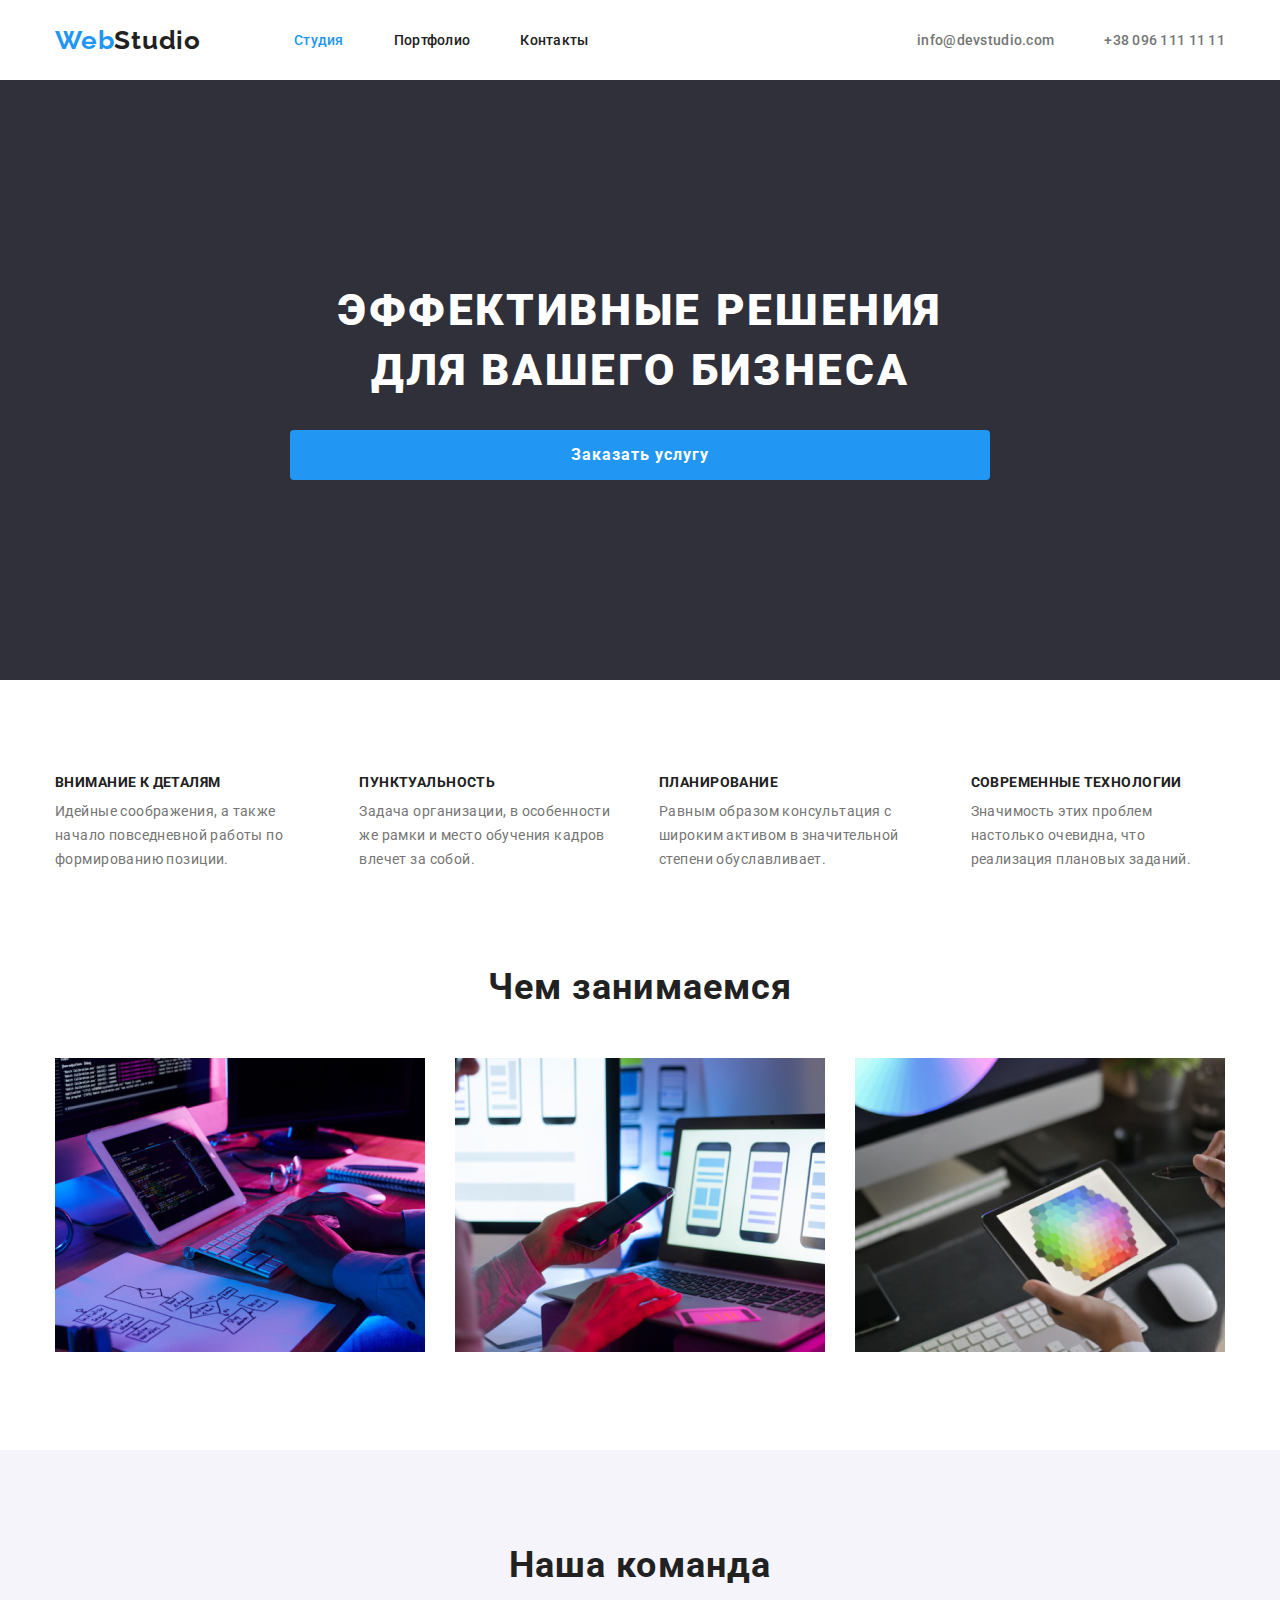
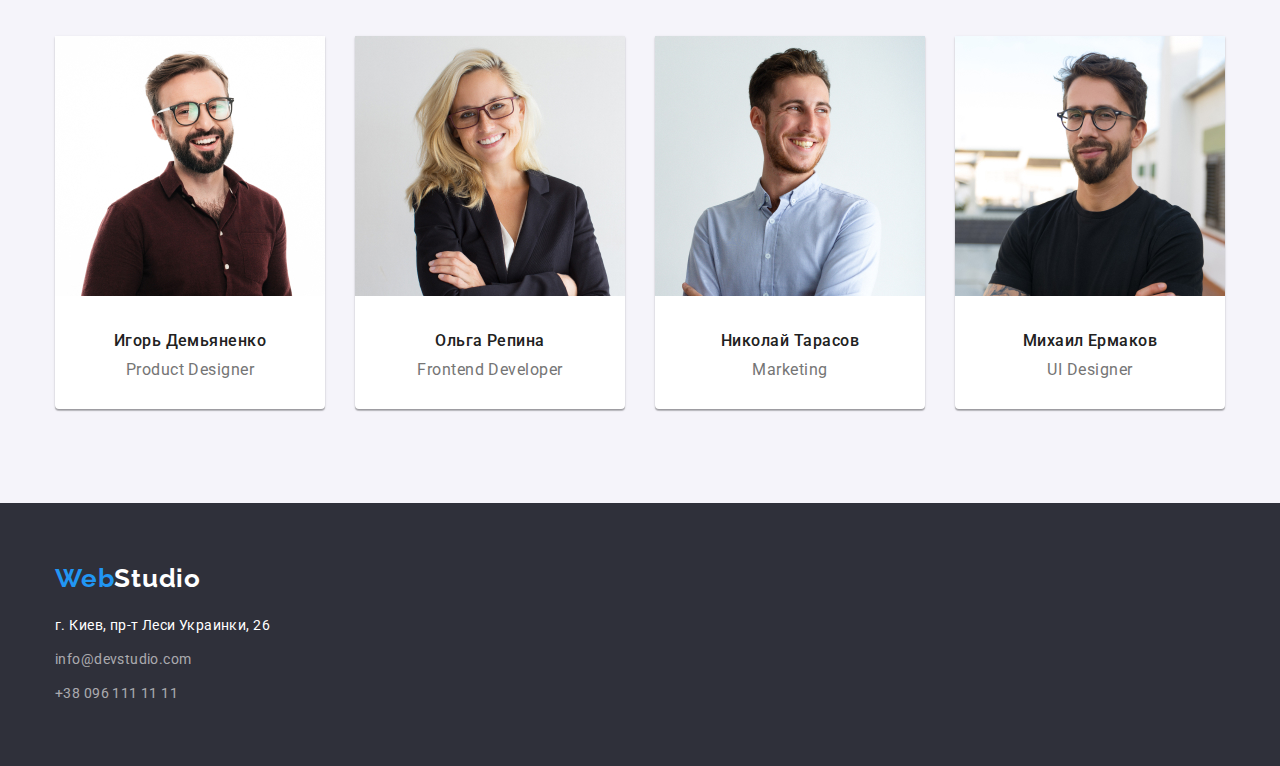
==== index.html @ 55dbe0eb "Copy previous hw" ====
<!DOCTYPE html>
<html lang="ru">
  <head>
    <meta charset="UTF-8" />
    <meta name="viewport" content="width=device-width, initial-scale=1.0" />
    <title>Студия</title>
    <link
      rel="stylesheet"
      href="https://cdnjs.cloudflare.com/ajax/libs/modern-normalize/1.0.0/modern-normalize.css"
    />
    <link
      href="https://fonts.googleapis.com/css2?family=Raleway:wght@700&family=Roboto:wght@400;500;700;900&display=swap"
      rel="stylesheet"
    />
    <link rel="stylesheet" href="./css/styles.css" />
  </head>
  <body>
    <header class="header">
      <div class="container">
        <a class="logo link" href="./index.html">
          <span class="logo-accent">Web</span>Studio
        </a>
        <nav class="navigation">
          <ul class="navigation-list list">
            <li class="navigation-list-item">
              <a class="navigation-list-link link current" href="./index.html"
                >Студия</a
              >
            </li>
            <li class="navigation-list-item">
              <a class="navigation-list-link link" href="./portfolio.html"
                >Портфолио</a
              >
            </li>
            <li class="navigation-list-item">
              <a class="navigation-list-link link" href="">Контакты</a>
            </li>
          </ul>
        </nav>
        <address class="address">
          <ul class="address-list list">
            <li class="address-list-item">
              <a class="header-mail-link link" href="mailto:info@devstudio.com"
                >info@devstudio.com</a
              >
            </li>
            <li class="address-list-item">
              <a class="header-tel-link link" href="tel:+380961111111"
                >+38 096 111 11 11</a
              >
            </li>
          </ul>
        </address>
      </div>
    </header>
    <main>
      <!--Hero-->
      <section class="hero">
        <div class="container">
          <h1 class="hero-title">Эффективные решения для вашего бизнеса</h1>
          <button class="modal-btn" type="button">Заказать услугу</button>
        </div>
      </section>
      <!--Features-->
      <section class="features">
        <h2 class="features-title">Особенности</h2>
        <ul class="features-list list container">
          <li class="features-list-item">
            <h3 class="features-list-item-title">Внимание к деталям</h3>
            <p class="features-list-item-description">
              Идейные соображения, а также начало повседневной работы по
              формированию позиции.
            </p>
          </li>
          <li class="features-list-item">
            <h3 class="features-list-item-title">Пунктуальность</h3>
            <p class="features-list-item-description">
              Задача организации, в особенности же рамки и место обучения кадров
              влечет за собой.
            </p>
          </li>
          <li class="features-list-item">
            <h3 class="features-list-item-title">Планирование</h3>
            <p class="features-list-item-description">
              Равным образом консультация с широким активом в значительной
              степени обуславливает.
            </p>
          </li>
          <li class="features-list-item">
            <h3 class="features-list-item-title">Современные технологии</h3>
            <p class="features-list-item-description">
              Значимость этих проблем настолько очевидна, что реализация
              плановых заданий.
            </p>
          </li>
        </ul>
      </section>
      <!--Services-->
      <section class="sercvices">
        <div class="container">
          <h2 class="title services-title">Чем занимаемся</h2>
          <ul class="services-list list">
            <li class="services-list-item">
              <img
                class="services-list-img"
                src="./images/mainpage/services/service1.jpg"
                alt="человек пишет код на компьютере"
                width="370"
                height="294"
              />
            </li>
            <li class="services-list-item">
              <img
                class="services-list-img"
                src="./images/mainpage/services/service2.jpg"
                alt="человек сморит на ноутбуке дизайны мобильных приложений и держит смартфон в руках"
                width="370"
                height="294"
              />
            </li>
            <li class="services-list-item">
              <img
                class="services-list-img"
                src="./images/mainpage/services/service3.jpg"
                alt="руки человека держат планшет с изображением палитры цветов"
                width="370"
                height="294"
              />
            </li>
          </ul>
        </div>
      </section>
      <!--Our Team-->
      <section class="team">
        <div class="container">
          <h2 class="title team-title">Наша команда</h2>
          <ul class="team-list list">
            <li class="team-list-item">
              <img
                class="team-list-img"
                src="./images/mainpage/team/team-member1.jpg"
                alt="мужчина в очках и коричневой ребашке улыбаеться"
                width="270"
                height="260"
              />
              <h3 class="team-list-subtitle">Игорь Демьяненко</h3>
              <p class="team-list-item-description" lang="en">
                Product Designer
              </p>
            </li>
            <li class="team-list-item">
              <img
                class="team-list-img"
                src="./images/mainpage/team/team-member2.jpg"
                alt="женщина в очках и черном педжаке улыбаеться"
                width="270"
                height="260"
              />
              <h3 class="team-list-subtitle">Ольга Репина</h3>
              <p class="team-list-item-description" lang="en">
                Frontend Developer
              </p>
            </li>
            <li class="team-list-item">
              <img
                class="team-list-img"
                src="./images/mainpage/team/team-member3.jpg"
                alt="мужчина в белой ребашке улыбаеться"
                width="270"
                height="260"
              />
              <h3 class="team-list-subtitle">Николай Тарасов</h3>
              <p class="team-list-item-description" lang="en">Marketing</p>
            </li>
            <li class="team-list-item">
              <img
                class="team-list-img"
                src="./images/mainpage/team/team-member4.jpg"
                alt="мужчина в очках и черной футболке улыбаеться"
                width="270"
                height="260"
              />
              <h3 class="team-list-subtitle">Михаил Ермаков</h3>
              <p class="team-list-item-description" lang="en">UI Designer</p>
            </li>
          </ul>
        </div>
      </section>
    </main>
    <footer class="footer">
      <div class="container">
        <a class="logo logo-dark-theme link" href="./index.html">
          <span class="logo-accent">Web</span>Studio
        </a>
        <address class="address">
          <ul class="adress-list list">
            <li class="footer-adress-list-item">
              <a
                class="adress-list-map link"
                href="https://www.google.com/maps/place/бул.+Леси+Украинки,+26,+Киев,+02000"
                target="_blank"
                >г. Киев, пр-т Леси Украинки, 26
              </a>
            </li>
            <li class="footer-adress-list-item">
              <a class="adress-list-mail link" href="mailto:info@devstudio.com"
                >info@devstudio.com</a
              >
            </li>
            <li class="footer-adress-list-item">
              <a class="adress-list-tel link" href="tel:+380961111111"
                >+38 096 111 11 11</a
              >
            </li>
          </ul>
        </address>
      </div>
    </footer>
  </body>
</html>
---- css/styles.css ----
:root {
  --main-font: Roboto, sans-serif;
  --secondary-font: Raleway, sans-serif;
  --title-dark-theme-color: #ffffff;
  --title-dark-theme-color-alpha: rgba(255, 255, 255, 0.6);
  --title-light-theme-color: #212121;
  --description-color: #757575;
  --accent-color: #2196f3;
  --card-bg: #ffffff;
  --ligth-bg: #f5f4fa;
}

body {
  font-family: var(--main-font);
  font-style: normal;
}

.list {
  margin: 0;
  padding: 0;
  list-style: none;
}

.link {
  text-decoration: none;
  display: block;
}

.address {
  font-style: normal;
}

/* =============== COMPONENTS ===================== */
.title {
  font-weight: 700;
  font-size: 36px;
  line-height: 1.167;
  text-align: center;
  letter-spacing: 0.03em;
  color: var(--title-light-theme-color);
}

.container {
  width: 1200px;
  padding-left: 15px;
  padding-right: 15px;
  margin-left: auto;
  margin-right: auto;
}

/* =============== END COMPONENTS ===================== */

/* =============== HEADER ===================== */
.logo {
  font-family: var(--secondary-font);
  font-style: normal;
  font-weight: 700;
  font-size: 26px;
  line-height: 1.192;
  letter-spacing: 0.03em;
  color: var(--title-light-theme-color);
}

.logo-accent {
  color: var(--accent-color);
}

.logo-dark-theme {
  color: var(--title-dark-theme-color);
}
.header > .container {
  display: flex;
  justify-content: start;
  align-items: center;
}

.navigation-list {
  display: flex;
  margin-left: 93px;
}

.navigation-list-item:not(:first-child) {
  margin-left: 50px;
}

.navigation-list-link {
  padding-top: 32px;
  padding-bottom: 32px;

  font-weight: 500;
  font-size: 14px;
  line-height: 1.143;
  letter-spacing: 0.02em;
  color: var(--title-light-theme-color);
}

.navigation-list-link:hover,
.navigation-list-link:focus,
.header-mail-link:hover,
.header-mail-link:focus,
.header-tel-link:hover,
.header-tel-link:focus {
  color: var(--accent-color);
}
.address {
  margin-left: auto;
}
.address-list {
  display: flex;
}

.address-list-item:not(:first-child) {
  margin-left: 50px;
}

.header-mail-link,
.header-tel-link {
  padding-top: 32px;
  padding-bottom: 32px;

  font-weight: 500;
  font-size: 14px;
  line-height: 1.143;
  letter-spacing: 0.02em;
  color: var(--description-color);
}
/* =============== END HEADER ===================== */

/* =============== HERO ===================== */
.hero {
  background-color: #2f303a;
  text-align: center;
}

.hero .container {
  display: flex;
  flex-direction: column;
  padding: 200px 250px;
}

.hero-title {
  margin-top: 0;
  margin-bottom: 30px;
  padding: 0;
  display: inline-block;

  font-weight: 900;
  font-size: 44px;
  line-height: 1.364;
  text-align: center;
  letter-spacing: 0.06em;
  text-transform: uppercase;
  color: var(--title-dark-theme-color);
}

.modal-btn {
  font-weight: 700;
  font-size: 16px;
  line-height: 1.875;
  letter-spacing: 0.06em;
  color: var(--title-dark-theme-color);

  padding: 10px 32px;
  border-radius: 4px;
  border-style: none;
  text-align: center;
  background: var(--accent-color);
}
/* =============== END HERO ===================== */

/* =============== FEATURES ===================== */
.features-title {
  display: none;
  justify-content: space-between;
}

.features-list {
  display: flex;
  padding-top: 94px;
  padding-bottom: 94px;
}
.features-list-item {
  width: calc((100%-90px) / 4);
  align-items: flex-start;
}
.features-list-item:not(:first-child) {
  margin-left: 30px;
}

.features-list-item-title {
  margin-top: 0;
  margin-bottom: 10px;
  font-weight: 700;
  font-size: 14px;
  line-height: 1.143;
  letter-spacing: 0.03em;
  text-transform: uppercase;
  color: var(--title-light-theme-color);
}

.features-list-item-description {
  margin: 0;
  font-weight: 400;
  font-size: 14px;
  line-height: 1.714;
  letter-spacing: 0.03em;
  color: var(--description-color);
}
/* =============== END FEATURES ===================== */

/* =============== SERVICES ===================== */
.services-title {
  margin-top: 0;
  margin-bottom: 50px;
}

.services-list {
  display: flex;
}

.sercvices .container {
  padding-bottom: 94px;
}
.services-list-item {
  width: calc((100%-60px) / 3);
}

.services-list-item:not(:first-child) {
  margin-left: 30px;
}
/* =============== END SERVICES ===================== */

/* =============== TEAM ===================== */

.team {
  background: var(--ligth-bg);
  padding-top: 94px;
  padding-bottom: 94px;
}
.team-list {
  display: flex;
}

.team-list-item {
  background: var(--card-bg);
  width: calc((100%-90px) / 4);
  padding-bottom: 30px;
  box-shadow: 0px 1px 3px rgba(0, 0, 0, 0.12), 0px 1px 1px rgba(0, 0, 0, 0.14),
    0px 2px 1px rgba(0, 0, 0, 0.2);
  border-radius: 0px 0px 4px 4px;
}

.team-list-item:not(:first-child) {
  margin-left: 30px;
}

.team-title {
  margin-top: 0;
  margin-bottom: 50px;
}
.team-list-img {
  margin-bottom: 30px;
}
.team-list-subtitle {
  margin-top: 0px;
  margin-bottom: 10px;

  font-weight: 500;
  font-size: 16px;
  line-height: 1.188;
  text-align: center;
  letter-spacing: 0.03em;
  color: var(--title-light-theme-color);
}

.team-list-item-description {
  margin-top: 0px;
  margin-bottom: 0px;
  font-weight: 400;
  font-size: 16px;
  line-height: 1.188;
  text-align: center;
  letter-spacing: 0.03em;
  color: var(--description-color);
}

/* =============== END TEAM ===================== */

/* =============== FOOTER ===================== */
.footer {
  background: #2f303a;
  padding-top: 60px;
  padding-bottom: 60px;
}

.adress-list-map,
.adress-list-mail,
.adress-list-tel {
  display: inline-block;
  font-weight: 400;
  font-size: 14px;
  line-height: 1.714;
  letter-spacing: 0.03em;
  color: var(--title-dark-theme-color);
}
.adress-list-mail,
.adress-list-tel {
  color: var(--title-dark-theme-color-alpha);
}

.footer .logo {
  display: inline-block;
  margin-bottom: 20px;
}

.adress-list-map,
.adress-list-mail {
  margin-bottom: 10px;
}

/* =============== END FOOTER ===================== */

/* =========================== PORTFOLIO PAGE ===================== */
.portfolio-title {
  display: none;
}

.portfolio .container {
  padding-top: 94px;
  padding-bottom: 94px;
}

/* ==========================FILTER======================== */
.filter-btn {
  padding: 6px 22px;
  border-radius: 4px;
  border-style: none;

  font-weight: 500;
  font-size: 16px;
  line-height: 1.625;
  text-align: center;
  letter-spacing: 0.03em;
  color: var(--title-light-theme-color);
}
.filter-buttons-list {
  display: flex;
  align-items: center;
  justify-content: center;
  margin-bottom: 50px;
}

.filter-buttons-list > li:not(:first-child) {
  margin-left: 8px;
}

.filter-btn:hover,
.filter-btn:focus {
  color: var(--title-dark-theme-color);
  background: var(--accent-color);
}
/* ========================== END FILTER======================== */

/* =============== PORTFOLIO PROJECTS ===================== */
.project-img {
  margin-bottom: 20px;
}
.projects-list {
  display: flex;
  flex-flow: wrap;
}

.projects-list-item {
  width: 370px;
  padding-bottom: 20px;
  border: 1px solid #eeeeee;
}

.projects-list-item:not(:nth-child(3n)) {
  margin-right: 30px;
}

.projects-list-item:not(:nth-last-child(-n + 3)) {
  margin-bottom: 30px;
}

.project-title {
  margin-top: 0;
  margin-bottom: 4px;
  padding-left: 24px;
  padding-right: 24px;

  font-weight: 700;
  font-size: 18px;
  line-height: 2;
  letter-spacing: 0.06em;
  color: var(--title-light-theme-color);
}

.project-subtitle {
  margin-top: 0px;
  margin-bottom: 0px;
  padding-left: 24px;
  padding-right: 24px;

  font-weight: 400;
  font-size: 16px;
  line-height: 1.875;
  letter-spacing: 0.03em;
  color: var(--description-color);
}
/* =============== END PORTFOLIO PROJECTS ===================== */

.current {
  color: var(--accent-color);
}

/* ======================================= */
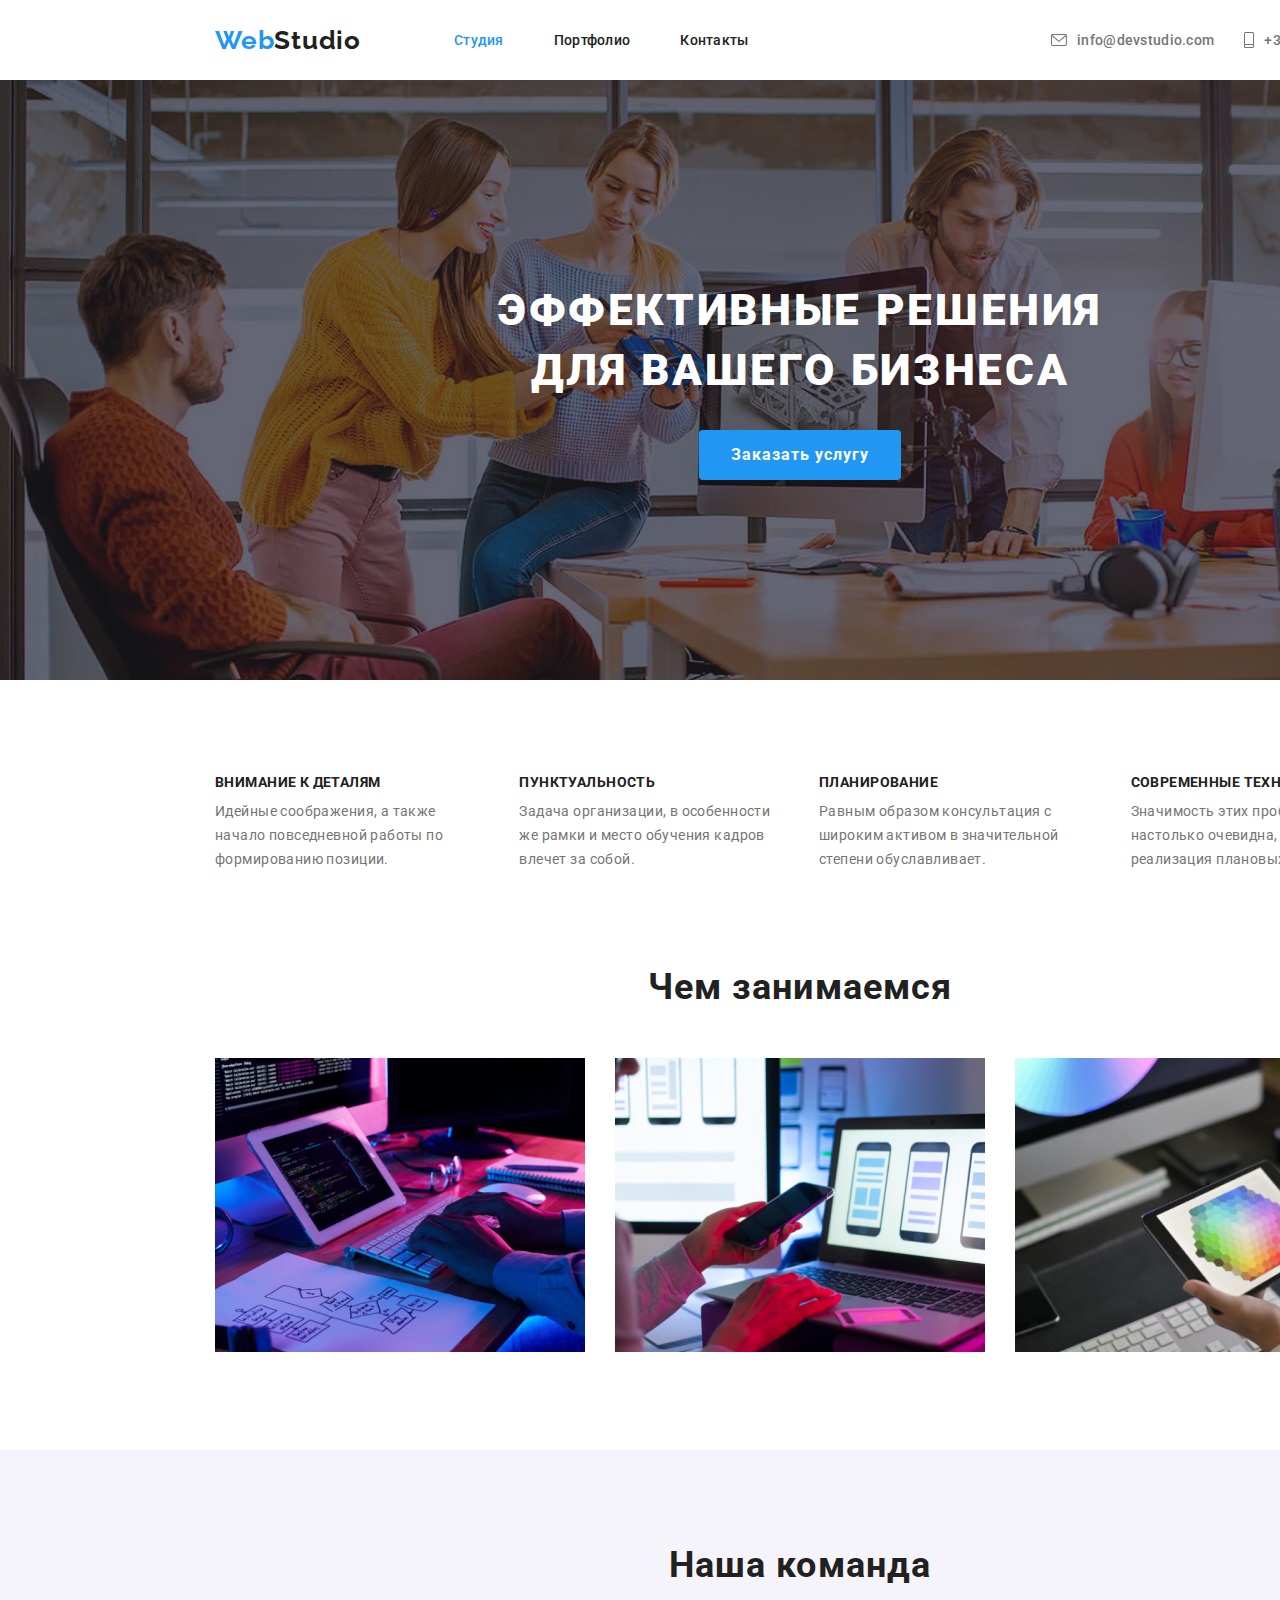
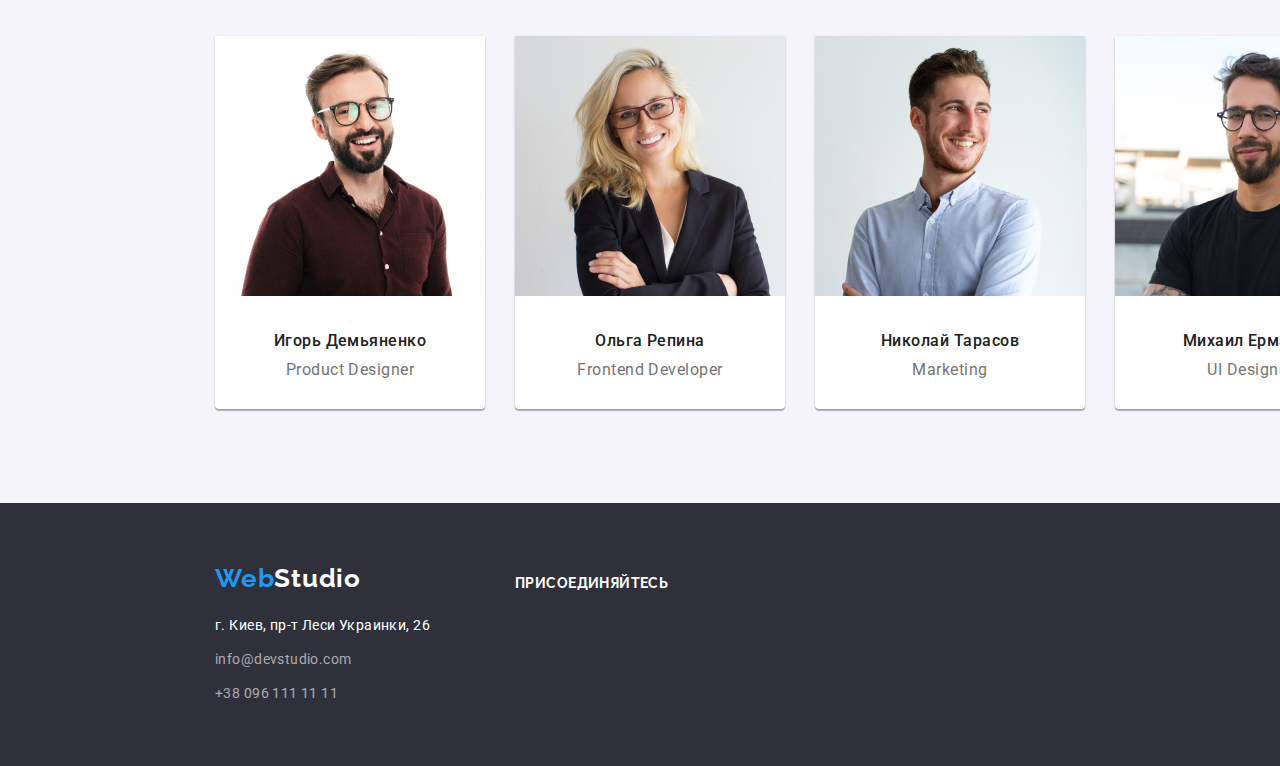
==== commit 8b487b6e: "Add icons in header and footer" ====
--- a/index.html
+++ b/index.html
@@ -40,13 +40,19 @@
         <address class="address">
           <ul class="address-list list">
             <li class="address-list-item">
-              <a class="header-mail-link link" href="mailto:info@devstudio.com"
-                >info@devstudio.com</a
+              <a class="header-mail-link link" href="mailto:info@devstudio.com">
+                <svg width="16" height="12">
+                  <use href="./images/sprite.svg#icon-envelope"></use>
+                </svg>
+                info@devstudio.com</a
               >
             </li>
             <li class="address-list-item">
-              <a class="header-tel-link link" href="tel:+380961111111"
-                >+38 096 111 11 11</a
+              <a class="header-tel-link link" href="tel:+380961111111">
+                <svg width="10" height="16">
+                  <use href="./images/sprite.svg#icon-phone"></use>
+                </svg>
+                +38 096 111 11 11</a
               >
             </li>
           </ul>
@@ -189,31 +195,68 @@
     </main>
     <footer class="footer">
       <div class="container">
-        <a class="logo logo-dark-theme link" href="./index.html">
-          <span class="logo-accent">Web</span>Studio
-        </a>
-        <address class="address">
-          <ul class="adress-list list">
-            <li class="footer-adress-list-item">
-              <a
-                class="adress-list-map link"
-                href="https://www.google.com/maps/place/бул.+Леси+Украинки,+26,+Киев,+02000"
-                target="_blank"
-                >г. Киев, пр-т Леси Украинки, 26
-              </a>
-            </li>
-            <li class="footer-adress-list-item">
-              <a class="adress-list-mail link" href="mailto:info@devstudio.com"
-                >info@devstudio.com</a
-              >
-            </li>
-            <li class="footer-adress-list-item">
-              <a class="adress-list-tel link" href="tel:+380961111111"
-                >+38 096 111 11 11</a
-              >
-            </li>
-          </ul>
-        </address>
+        <div class="footer-address">
+          <a class="logo logo-dark-theme link" href="./index.html">
+            <span class="logo-accent">Web</span>Studio
+          </a>
+          <address class="address">
+            <ul class="adress-list list">
+              <li class="footer-adress-list-item">
+                <a
+                  class="adress-list-map link"
+                  href="https://www.google.com/maps/place/бул.+Леси+Украинки,+26,+Киев,+02000"
+                  target="_blank"
+                  >г. Киев, пр-т Леси Украинки, 26
+                </a>
+              </li>
+              <li class="footer-adress-list-item">
+                <a
+                  class="adress-list-mail link"
+                  href="mailto:info@devstudio.com"
+                  >info@devstudio.com</a
+                >
+              </li>
+              <li class="footer-adress-list-item">
+                <a class="adress-list-tel link" href="tel:+380961111111"
+                  >+38 096 111 11 11</a
+                >
+              </li>
+            </ul>
+          </address>
+        </div>
+        <div class="footer-social-links">
+          <p>присоединяйтесь</p>
+          <ul class="social-links list">
+            <li class="social-link-item">
+              <a
+                class="footer-social-link link"
+                href=""
+                aria-label="instagram"
+              ></a>
+            </li>
+            <li class="social-link-item">
+              <a
+                class="footer-social-link link"
+                href=""
+                aria-label="twitter"
+              ></a>
+            </li>
+            <li class="social-link-item">
+              <a
+                class="footer-social-link link"
+                href=""
+                aria-label="facebook"
+              ></a>
+            </li>
+            <li class="social-link-item">
+              <a
+                class="footer-social-link link"
+                href=""
+                aria-label="linkedin"
+              ></a>
+            </li>
+          </ul>
+        </div>
       </div>
     </footer>
   </body>
--- a/css/styles.css
+++ b/css/styles.css
@@ -13,6 +13,8 @@
 body {
   font-family: var(--main-font);
   font-style: normal;
+  width: 1600px;
+  margin: 0 auto;
 }
 
 .list {
@@ -110,11 +112,13 @@
 }
 
 .address-list-item:not(:first-child) {
-  margin-left: 50px;
+  margin-left: 30px;
 }
 
 .header-mail-link,
 .header-tel-link {
+  display: flex;
+  align-items: center;
   padding-top: 32px;
   padding-bottom: 32px;
 
@@ -124,17 +128,34 @@
   letter-spacing: 0.02em;
   color: var(--description-color);
 }
+.header-mail-link > svg,
+.header-tel-link > svg {
+  fill: #757575;
+  margin-right: 10px;
+}
+
+.header-mail-link:hover > svg,
+.header-tel-link:hover > svg {
+  fill: #2196f3;
+}
+
 /* =============== END HEADER ===================== */
 
 /* =============== HERO ===================== */
 .hero {
-  background-color: #2f303a;
-  text-align: center;
+  background-color: #c4c4c4;
+  text-align: center;
+  background-image: linear-gradient(
+      rgba(47, 48, 58, 0.4),
+      rgba(47, 48, 58, 0.4)
+    ),
+    url(../images/mainpage/bd-hero.jpg);
+  background-repeat: no-repeat;
+  object-position: center;
+  object-fit: contain;
 }
 
 .hero .container {
-  display: flex;
-  flex-direction: column;
   padding: 200px 250px;
 }
 
@@ -318,6 +339,31 @@
   margin-bottom: 10px;
 }
 
+.footer .container {
+  display: flex;
+}
+
+.footer-social-links {
+  margin-left: 85px;
+}
+
+.footer-social-links > p {
+  margin-top: 12px;
+  margin-bottom: 0px;
+
+  color: var(--title-dark-theme-color);
+  font-family: var(--secondary-font);
+  font-weight: bold;
+  font-size: 14px;
+  line-height: 1.143;
+  letter-spacing: 0.03em;
+  text-transform: uppercase;
+}
+
+.footer-social-link {
+  background: #000;
+}
+
 /* =============== END FOOTER ===================== */
 
 /* =========================== PORTFOLIO PAGE ===================== */
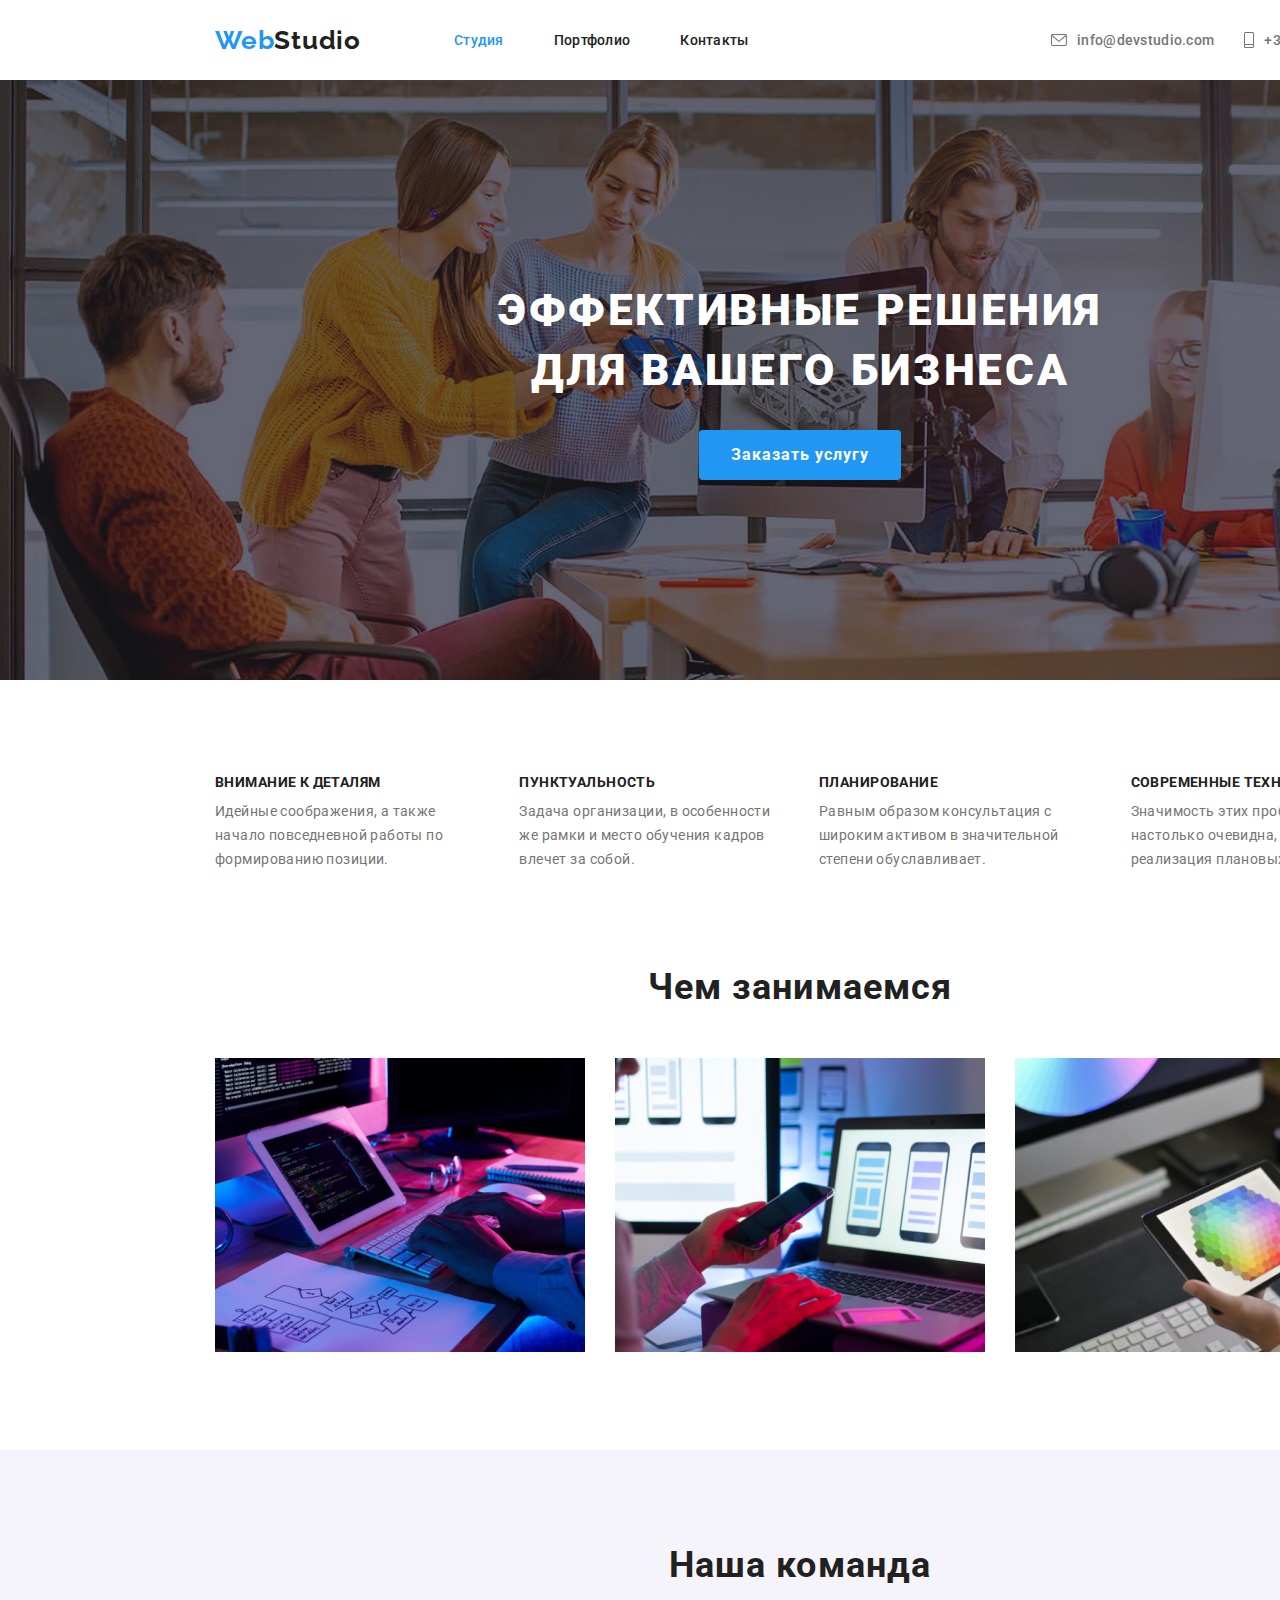
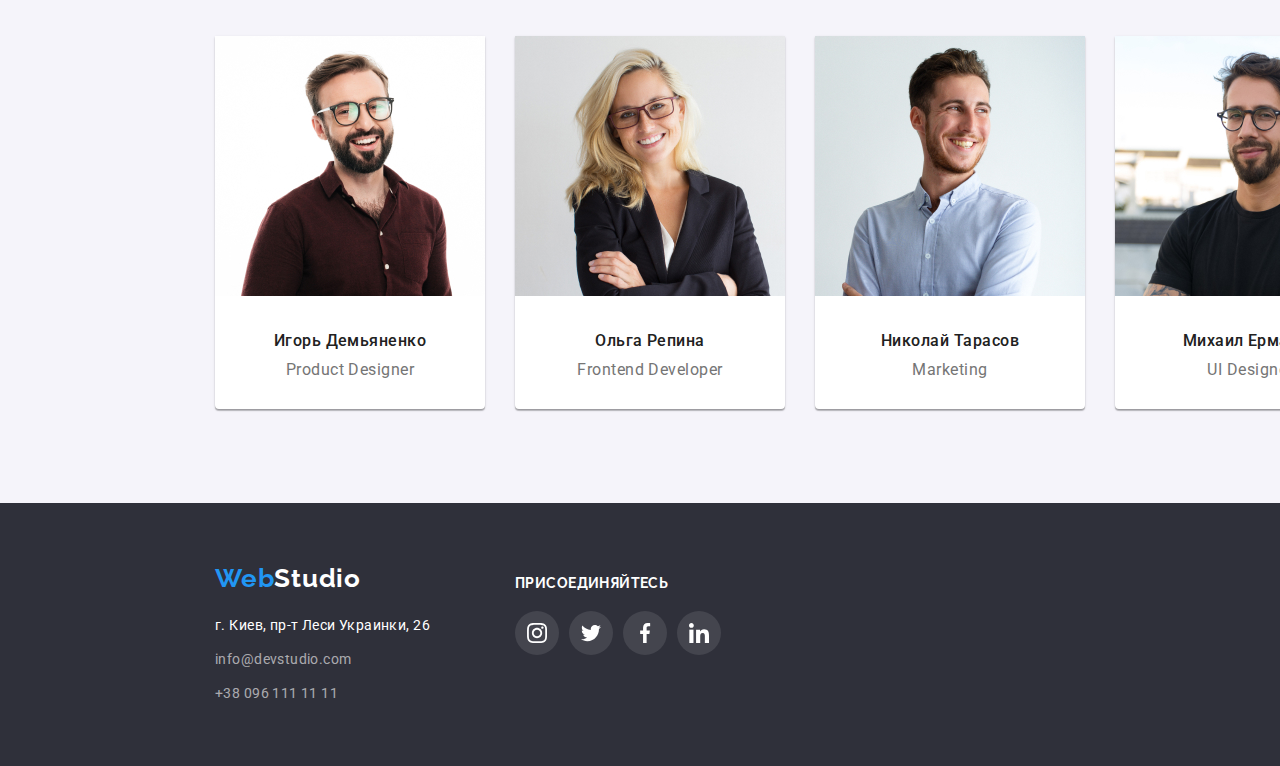
==== commit 43efa7a9: "Add hover on social links footer" ====
--- a/index.html
+++ b/index.html
@@ -228,32 +228,32 @@
           <p>присоединяйтесь</p>
           <ul class="social-links list">
             <li class="social-link-item">
-              <a
-                class="footer-social-link link"
-                href=""
-                aria-label="instagram"
-              ></a>
-            </li>
-            <li class="social-link-item">
-              <a
-                class="footer-social-link link"
-                href=""
-                aria-label="twitter"
-              ></a>
-            </li>
-            <li class="social-link-item">
-              <a
-                class="footer-social-link link"
-                href=""
-                aria-label="facebook"
-              ></a>
-            </li>
-            <li class="social-link-item">
-              <a
-                class="footer-social-link link"
-                href=""
-                aria-label="linkedin"
-              ></a>
+              <a class="footer-social-link link" href="" aria-label="instagram">
+                <svg width="20" height="20">
+                  <use href="./images/sprite.svg#icon-instagram"></use>
+                </svg>
+              </a>
+            </li>
+            <li class="social-link-item">
+              <a class="footer-social-link link" href="" aria-label="instagram">
+                <svg width="20" height="20">
+                  <use href="./images/sprite.svg#icon-twitter"></use>
+                </svg>
+              </a>
+            </li>
+            <li class="social-link-item">
+              <a class="footer-social-link link" href="" aria-label="instagram">
+                <svg width="20" height="20">
+                  <use href="./images/sprite.svg#icon-facebook"></use>
+                </svg>
+              </a>
+            </li>
+            <li class="social-link-item">
+              <a class="footer-social-link link" href="" aria-label="instagram">
+                <svg width="20" height="20">
+                  <use href="./images/sprite.svg#icon-linkedin"></use>
+                </svg>
+              </a>
             </li>
           </ul>
         </div>
--- a/css/styles.css
+++ b/css/styles.css
@@ -349,7 +349,7 @@
 
 .footer-social-links > p {
   margin-top: 12px;
-  margin-bottom: 0px;
+  margin-bottom: 20px;
 
   color: var(--title-dark-theme-color);
   font-family: var(--secondary-font);
@@ -360,8 +360,30 @@
   text-transform: uppercase;
 }
 
+.social-links {
+  display: flex;
+}
+
+.social-link-item:not(:first-child) {
+  margin-left: 10px;
+}
+
 .footer-social-link {
-  background: #000;
+  display: flex;
+  justify-content: center;
+  width: 44px;
+  height: 44px;
+  background-color: rgba(255, 255, 255, 0.1);
+  border-radius: 50%;
+}
+
+.footer-social-link:hover {
+  background-color: var(--accent-color);
+}
+
+.footer-social-link > svg {
+  align-self: center;
+  fill: var(--title-dark-theme-color);
 }
 
 /* =============== END FOOTER ===================== */
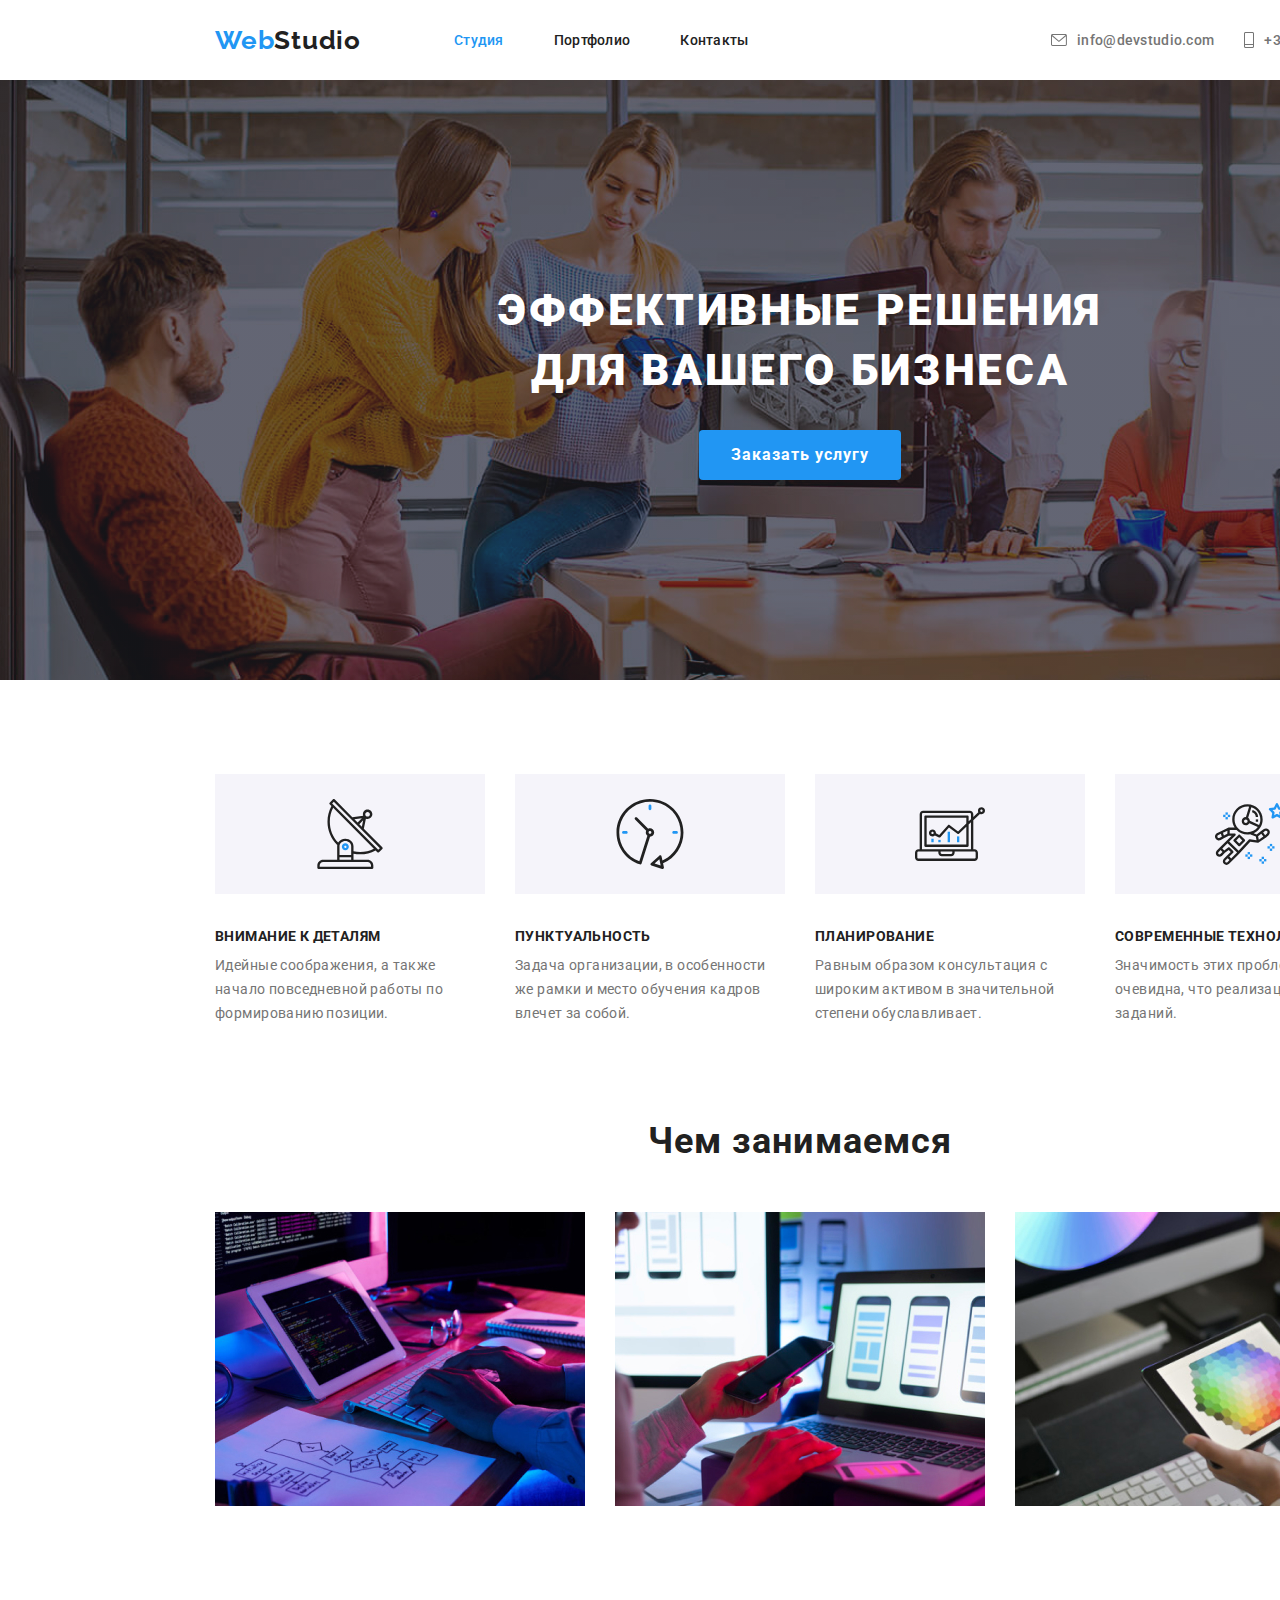
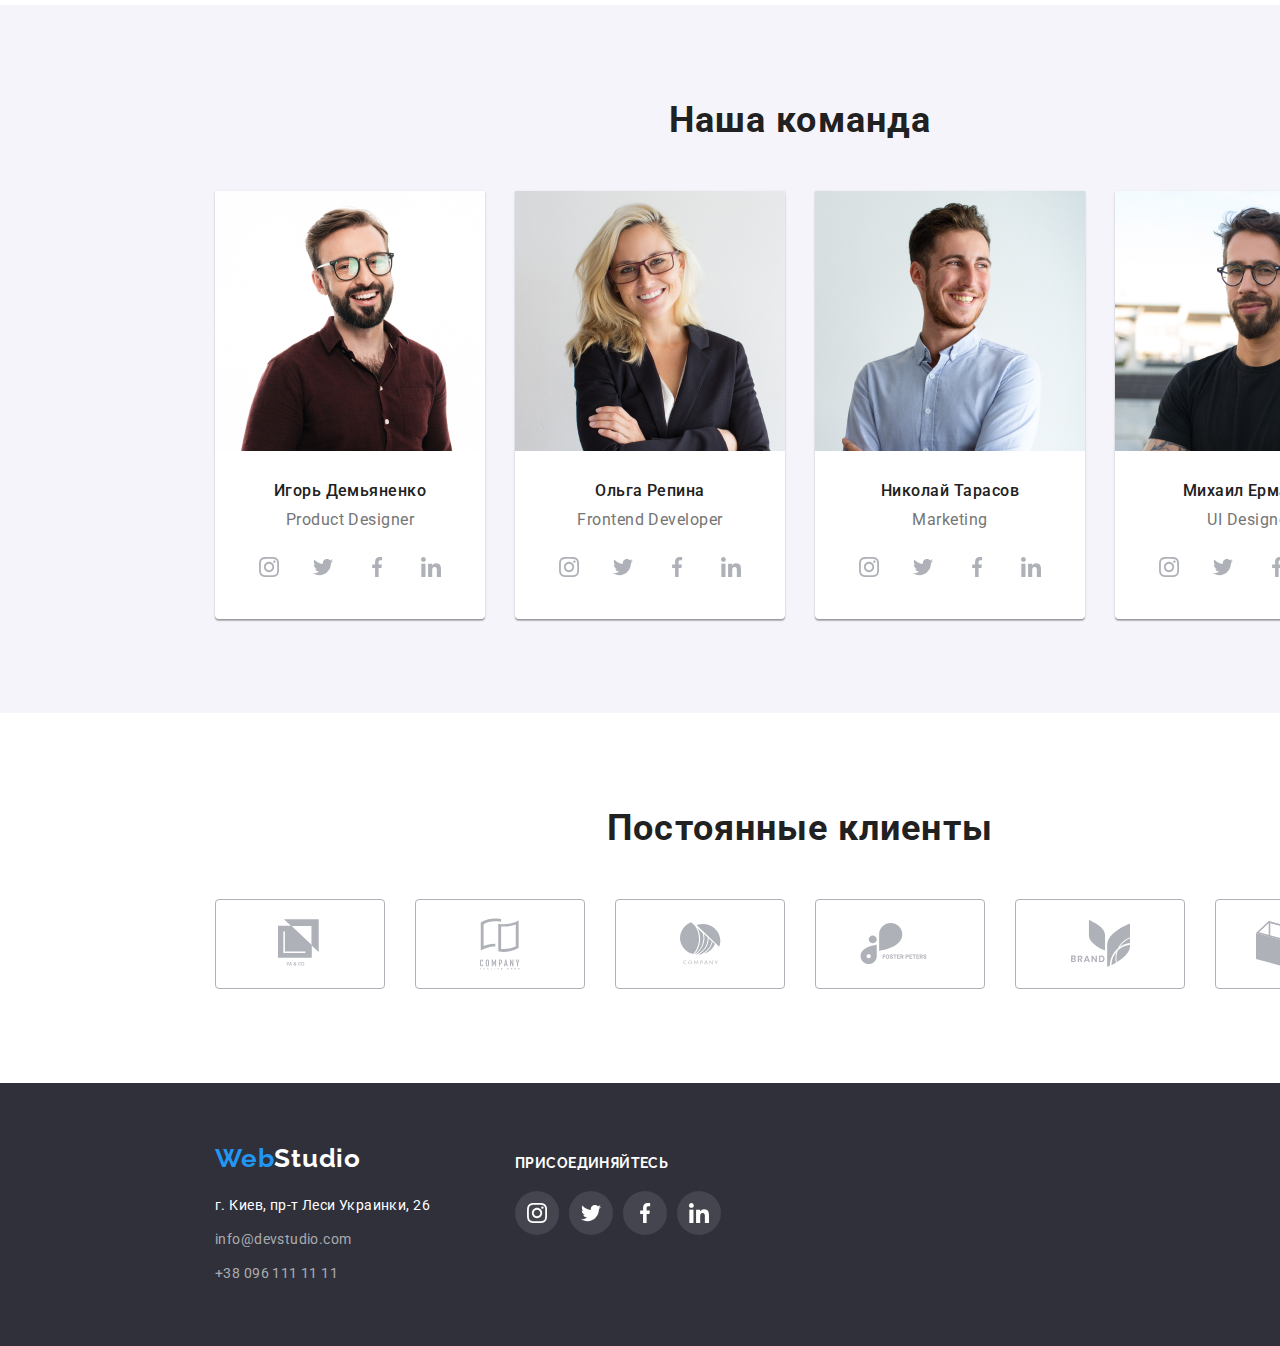
==== commit b5485bc8: "All icons add" ====
--- a/index.html
+++ b/index.html
@@ -72,6 +72,9 @@
         <h2 class="features-title">Особенности</h2>
         <ul class="features-list list container">
           <li class="features-list-item">
+            <svg width="270" height="120">
+              <use href="./images/sprite.svg#icon-antenna"></use>
+            </svg>
             <h3 class="features-list-item-title">Внимание к деталям</h3>
             <p class="features-list-item-description">
               Идейные соображения, а также начало повседневной работы по
@@ -79,6 +82,9 @@
             </p>
           </li>
           <li class="features-list-item">
+            <svg width="270" height="120">
+              <use href="./images/sprite.svg#icon-clock"></use>
+            </svg>
             <h3 class="features-list-item-title">Пунктуальность</h3>
             <p class="features-list-item-description">
               Задача организации, в особенности же рамки и место обучения кадров
@@ -86,6 +92,9 @@
             </p>
           </li>
           <li class="features-list-item">
+            <svg width="270" height="120">
+              <use href="./images/sprite.svg#icon-diagram"></use>
+            </svg>
             <h3 class="features-list-item-title">Планирование</h3>
             <p class="features-list-item-description">
               Равным образом консультация с широким активом в значительной
@@ -93,6 +102,9 @@
             </p>
           </li>
           <li class="features-list-item">
+            <svg width="270" height="120">
+              <use href="./images/sprite.svg#icon-astronaut"></use>
+            </svg>
             <h3 class="features-list-item-title">Современные технологии</h3>
             <p class="features-list-item-description">
               Значимость этих проблем настолько очевидна, что реализация
@@ -153,6 +165,52 @@
               <p class="team-list-item-description" lang="en">
                 Product Designer
               </p>
+              <ul class="social-links list">
+                <li class="social-link-item">
+                  <a
+                    class="team-social-link link"
+                    href=""
+                    aria-label="instagram"
+                  >
+                    <svg width="20" height="20">
+                      <use href="./images/sprite.svg#icon-instagram"></use>
+                    </svg>
+                  </a>
+                </li>
+                <li class="social-link-item">
+                  <a
+                    class="team-social-link link"
+                    href=""
+                    aria-label="instagram"
+                  >
+                    <svg width="20" height="20">
+                      <use href="./images/sprite.svg#icon-twitter"></use>
+                    </svg>
+                  </a>
+                </li>
+                <li class="social-link-item">
+                  <a
+                    class="team-social-link link"
+                    href=""
+                    aria-label="instagram"
+                  >
+                    <svg width="20" height="20">
+                      <use href="./images/sprite.svg#icon-facebook"></use>
+                    </svg>
+                  </a>
+                </li>
+                <li class="social-link-item">
+                  <a
+                    class="team-social-link link"
+                    href=""
+                    aria-label="instagram"
+                  >
+                    <svg width="20" height="20">
+                      <use href="./images/sprite.svg#icon-linkedin"></use>
+                    </svg>
+                  </a>
+                </li>
+              </ul>
             </li>
             <li class="team-list-item">
               <img
@@ -166,6 +224,52 @@
               <p class="team-list-item-description" lang="en">
                 Frontend Developer
               </p>
+              <ul class="social-links list">
+                <li class="social-link-item">
+                  <a
+                    class="team-social-link link"
+                    href=""
+                    aria-label="instagram"
+                  >
+                    <svg width="20" height="20">
+                      <use href="./images/sprite.svg#icon-instagram"></use>
+                    </svg>
+                  </a>
+                </li>
+                <li class="social-link-item">
+                  <a
+                    class="team-social-link link"
+                    href=""
+                    aria-label="instagram"
+                  >
+                    <svg width="20" height="20">
+                      <use href="./images/sprite.svg#icon-twitter"></use>
+                    </svg>
+                  </a>
+                </li>
+                <li class="social-link-item">
+                  <a
+                    class="team-social-link link"
+                    href=""
+                    aria-label="instagram"
+                  >
+                    <svg width="20" height="20">
+                      <use href="./images/sprite.svg#icon-facebook"></use>
+                    </svg>
+                  </a>
+                </li>
+                <li class="social-link-item">
+                  <a
+                    class="team-social-link link"
+                    href=""
+                    aria-label="instagram"
+                  >
+                    <svg width="20" height="20">
+                      <use href="./images/sprite.svg#icon-linkedin"></use>
+                    </svg>
+                  </a>
+                </li>
+              </ul>
             </li>
             <li class="team-list-item">
               <img
@@ -177,6 +281,52 @@
               />
               <h3 class="team-list-subtitle">Николай Тарасов</h3>
               <p class="team-list-item-description" lang="en">Marketing</p>
+              <ul class="social-links list">
+                <li class="social-link-item">
+                  <a
+                    class="team-social-link link"
+                    href=""
+                    aria-label="instagram"
+                  >
+                    <svg width="20" height="20">
+                      <use href="./images/sprite.svg#icon-instagram"></use>
+                    </svg>
+                  </a>
+                </li>
+                <li class="social-link-item">
+                  <a
+                    class="team-social-link link"
+                    href=""
+                    aria-label="instagram"
+                  >
+                    <svg width="20" height="20">
+                      <use href="./images/sprite.svg#icon-twitter"></use>
+                    </svg>
+                  </a>
+                </li>
+                <li class="social-link-item">
+                  <a
+                    class="team-social-link link"
+                    href=""
+                    aria-label="instagram"
+                  >
+                    <svg width="20" height="20">
+                      <use href="./images/sprite.svg#icon-facebook"></use>
+                    </svg>
+                  </a>
+                </li>
+                <li class="social-link-item">
+                  <a
+                    class="team-social-link link"
+                    href=""
+                    aria-label="instagram"
+                  >
+                    <svg width="20" height="20">
+                      <use href="./images/sprite.svg#icon-linkedin"></use>
+                    </svg>
+                  </a>
+                </li>
+              </ul>
             </li>
             <li class="team-list-item">
               <img
@@ -188,6 +338,102 @@
               />
               <h3 class="team-list-subtitle">Михаил Ермаков</h3>
               <p class="team-list-item-description" lang="en">UI Designer</p>
+              <ul class="social-links list">
+                <li class="social-link-item">
+                  <a
+                    class="team-social-link link"
+                    href=""
+                    aria-label="instagram"
+                  >
+                    <svg width="20" height="20">
+                      <use href="./images/sprite.svg#icon-instagram"></use>
+                    </svg>
+                  </a>
+                </li>
+                <li class="social-link-item">
+                  <a
+                    class="team-social-link link"
+                    href=""
+                    aria-label="instagram"
+                  >
+                    <svg width="20" height="20">
+                      <use href="./images/sprite.svg#icon-twitter"></use>
+                    </svg>
+                  </a>
+                </li>
+                <li class="social-link-item">
+                  <a
+                    class="team-social-link link"
+                    href=""
+                    aria-label="instagram"
+                  >
+                    <svg width="20" height="20">
+                      <use href="./images/sprite.svg#icon-facebook"></use>
+                    </svg>
+                  </a>
+                </li>
+                <li class="social-link-item">
+                  <a
+                    class="team-social-link link"
+                    href=""
+                    aria-label="instagram"
+                  >
+                    <svg width="20" height="20">
+                      <use href="./images/sprite.svg#icon-linkedin"></use>
+                    </svg>
+                  </a>
+                </li>
+              </ul>
+            </li>
+          </ul>
+        </div>
+      </section>
+      <!-- Our clients -->
+      <section class="clients">
+        <div class="container">
+          <h2 class="title clients-title">Постоянные клиенты</h2>
+          <ul class="clients-list list">
+            <li class="clients-list-item">
+              <a class="clients-logo-link" href="">
+                <svg width="45" height="50">
+                  <use href="./images/sprite.svg#icon-logo-1"></use>
+                </svg>
+              </a>
+            </li>
+            <li class="clients-list-item">
+              <a class="clients-logo-link" href="">
+                <svg width="40" height="52">
+                  <use href="./images/sprite.svg#icon-logo-2"></use>
+                </svg>
+              </a>
+            </li>
+            <li class="clients-list-item">
+              <a class="clients-logo-link" href="">
+                <svg width="41" height="43">
+                  <use href="./images/sprite.svg#icon-logo-3"></use>
+                </svg>
+              </a>
+            </li>
+            <li class="clients-list-item">
+              <a class="clients-logo-link" href="">
+                <svg width="80" height="42">
+                  <use href="./images/sprite.svg#icon-logo-4"></use>
+                </svg>
+              </a>
+            </li>
+            <li class="clients-list-item">
+              <a class="clients-logo-link" href="">
+                <svg width="59" height="47">
+                  <use href="./images/sprite.svg#icon-logo-5"></use>
+                </svg>
+              </a>
+            </li>
+            <li class="clients-list-item">
+              <a class="clients-logo-link" href="">
+                <svg width="89" height="46">
+                  <use href="./images/sprite.svg#icon-logo-6"></use>
+                </svg>
+              </a>
             </li>
           </ul>
         </div>
--- a/css/styles.css
+++ b/css/styles.css
@@ -8,6 +8,7 @@
   --accent-color: #2196f3;
   --card-bg: #ffffff;
   --ligth-bg: #f5f4fa;
+  --icons-light-theme: #afb1b8;
 }
 
 body {
@@ -48,6 +49,14 @@
   padding-right: 15px;
   margin-left: auto;
   margin-right: auto;
+}
+
+.social-links {
+  display: flex;
+}
+
+.social-link-item:not(:first-child) {
+  margin-left: 10px;
 }
 
 /* =============== END COMPONENTS ===================== */
@@ -208,6 +217,12 @@
   margin-left: 30px;
 }
 
+.features-list-item > svg {
+  padding: 25px 100px;
+  margin-bottom: 30px;
+  background-color: var(--ligth-bg);
+}
+
 .features-list-item-title {
   margin-top: 0;
   margin-bottom: 10px;
@@ -263,6 +278,9 @@
 }
 
 .team-list-item {
+  display: flex;
+  flex-flow: column;
+  align-items: center;
   background: var(--card-bg);
   width: calc((100%-90px) / 4);
   padding-bottom: 30px;
@@ -296,7 +314,7 @@
 
 .team-list-item-description {
   margin-top: 0px;
-  margin-bottom: 0px;
+  margin-bottom: 16px;
   font-weight: 400;
   font-size: 16px;
   line-height: 1.188;
@@ -305,7 +323,71 @@
   color: var(--description-color);
 }
 
+.team-social-link {
+  display: flex;
+  justify-content: center;
+  width: 44px;
+  height: 44px;
+  border-radius: 50%;
+}
+
+.team-social-link:hover {
+  background-color: var(--accent-color);
+}
+
+.team-social-link > svg {
+  align-self: center;
+  fill: var(--icons-light-theme);
+}
+
+.team-social-link:hover > svg {
+  fill: var(--title-dark-theme-color);
+}
+
 /* =============== END TEAM ===================== */
+
+/* =============== CLIENTS ===================== */
+.clients {
+  padding-top: 94px;
+  padding-bottom: 94px;
+}
+
+.clients-title {
+  margin-top: 0;
+  margin-bottom: 50px;
+}
+
+.clients-list {
+  display: flex;
+}
+
+.clients-list-item:not(:first-child) {
+  margin-left: 30px;
+}
+
+.clients-logo-link {
+  display: flex;
+  justify-content: center;
+  width: 170px;
+  height: 90px;
+  border: 1px solid var(--icons-light-theme);
+  box-sizing: border-box;
+  border-radius: 4px;
+}
+
+.clients-logo-link:hover {
+  border-color: var(--accent-color);
+}
+
+.clients-logo-link > svg {
+  align-self: center;
+  fill: var(--icons-light-theme);
+}
+
+.clients-logo-link:hover > svg {
+  fill: var(--accent-color);
+}
+/* =============== END CLIENTS ===================== */
 
 /* =============== FOOTER ===================== */
 .footer {
@@ -360,14 +442,6 @@
   text-transform: uppercase;
 }
 
-.social-links {
-  display: flex;
-}
-
-.social-link-item:not(:first-child) {
-  margin-left: 10px;
-}
-
 .footer-social-link {
   display: flex;
   justify-content: center;
@@ -444,6 +518,11 @@
   border: 1px solid #eeeeee;
 }
 
+.projects-list-item:hover {
+  box-shadow: 0px 1px 1px rgba(0, 0, 0, 0.12), 0px 4px 4px rgba(0, 0, 0, 0.06),
+    1px 4px 6px rgba(0, 0, 0, 0.16);
+}
+
 .projects-list-item:not(:nth-child(3n)) {
   margin-right: 30px;
 }
